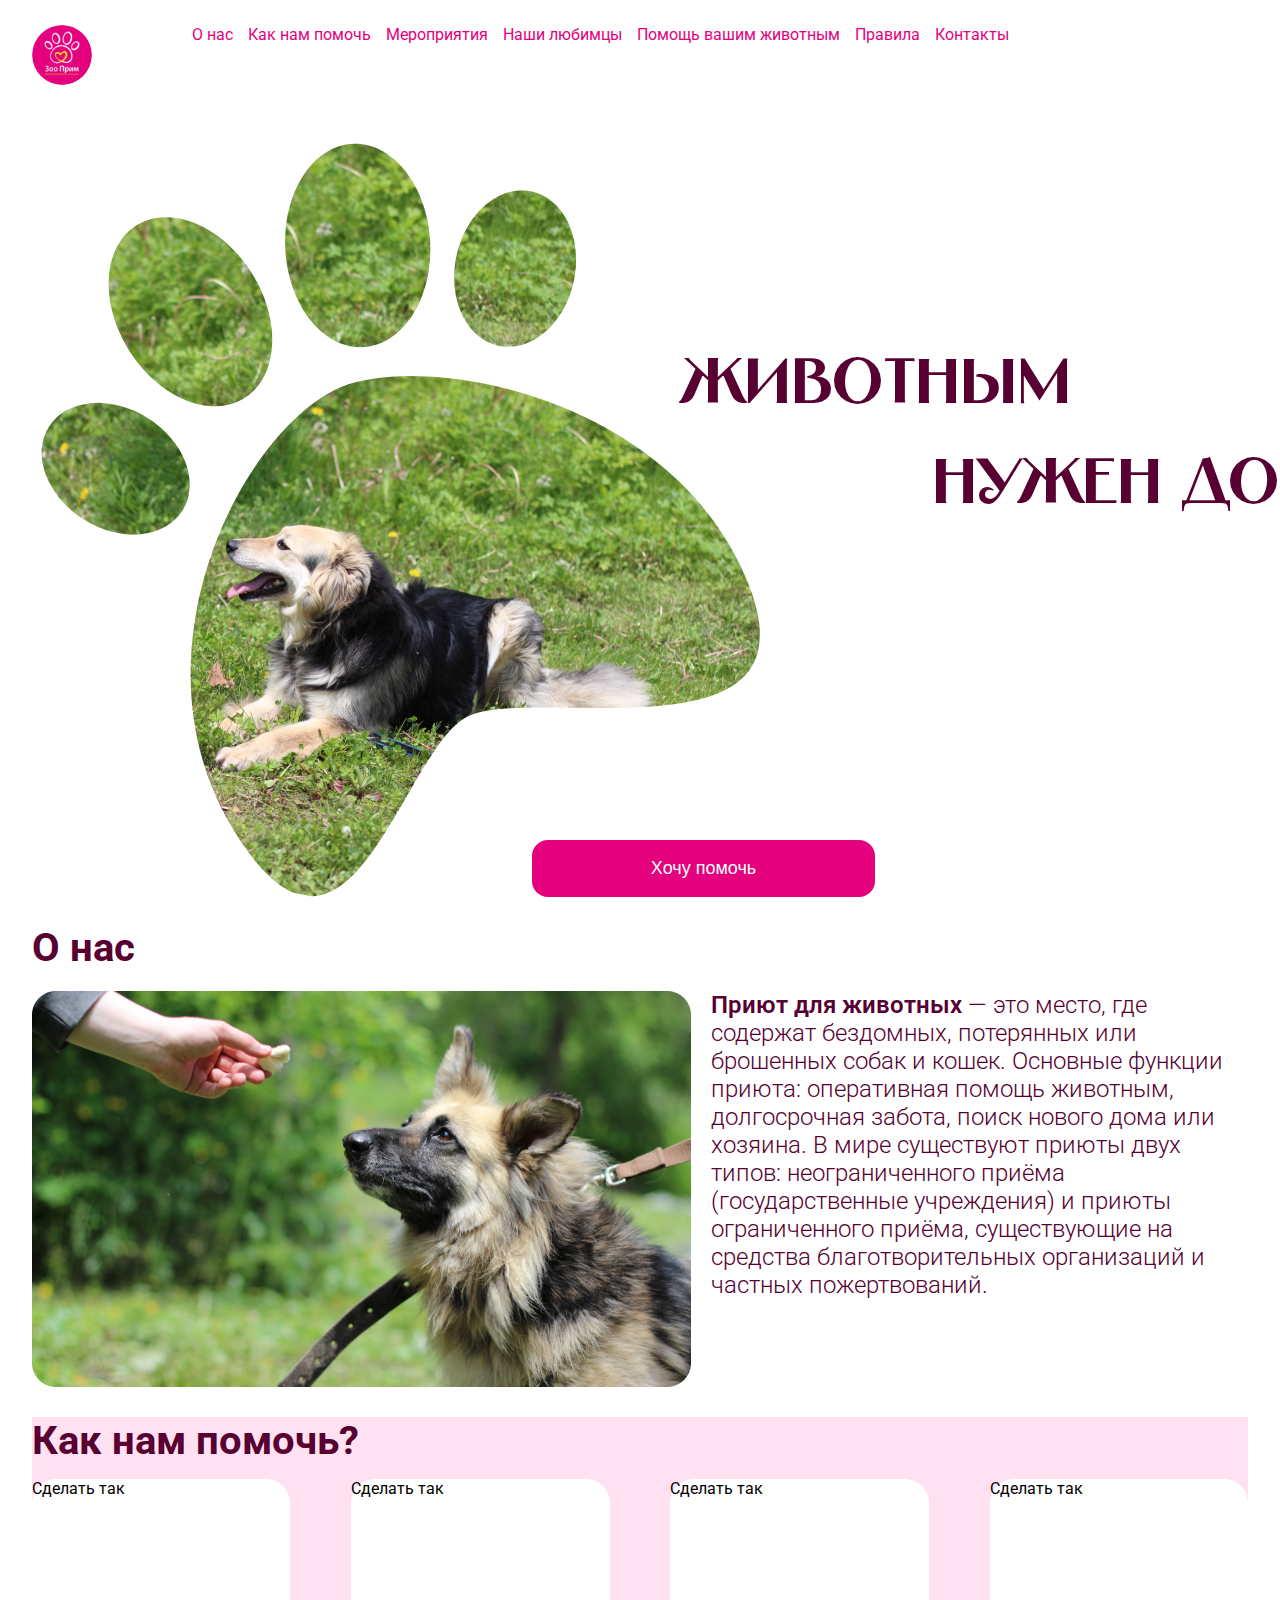
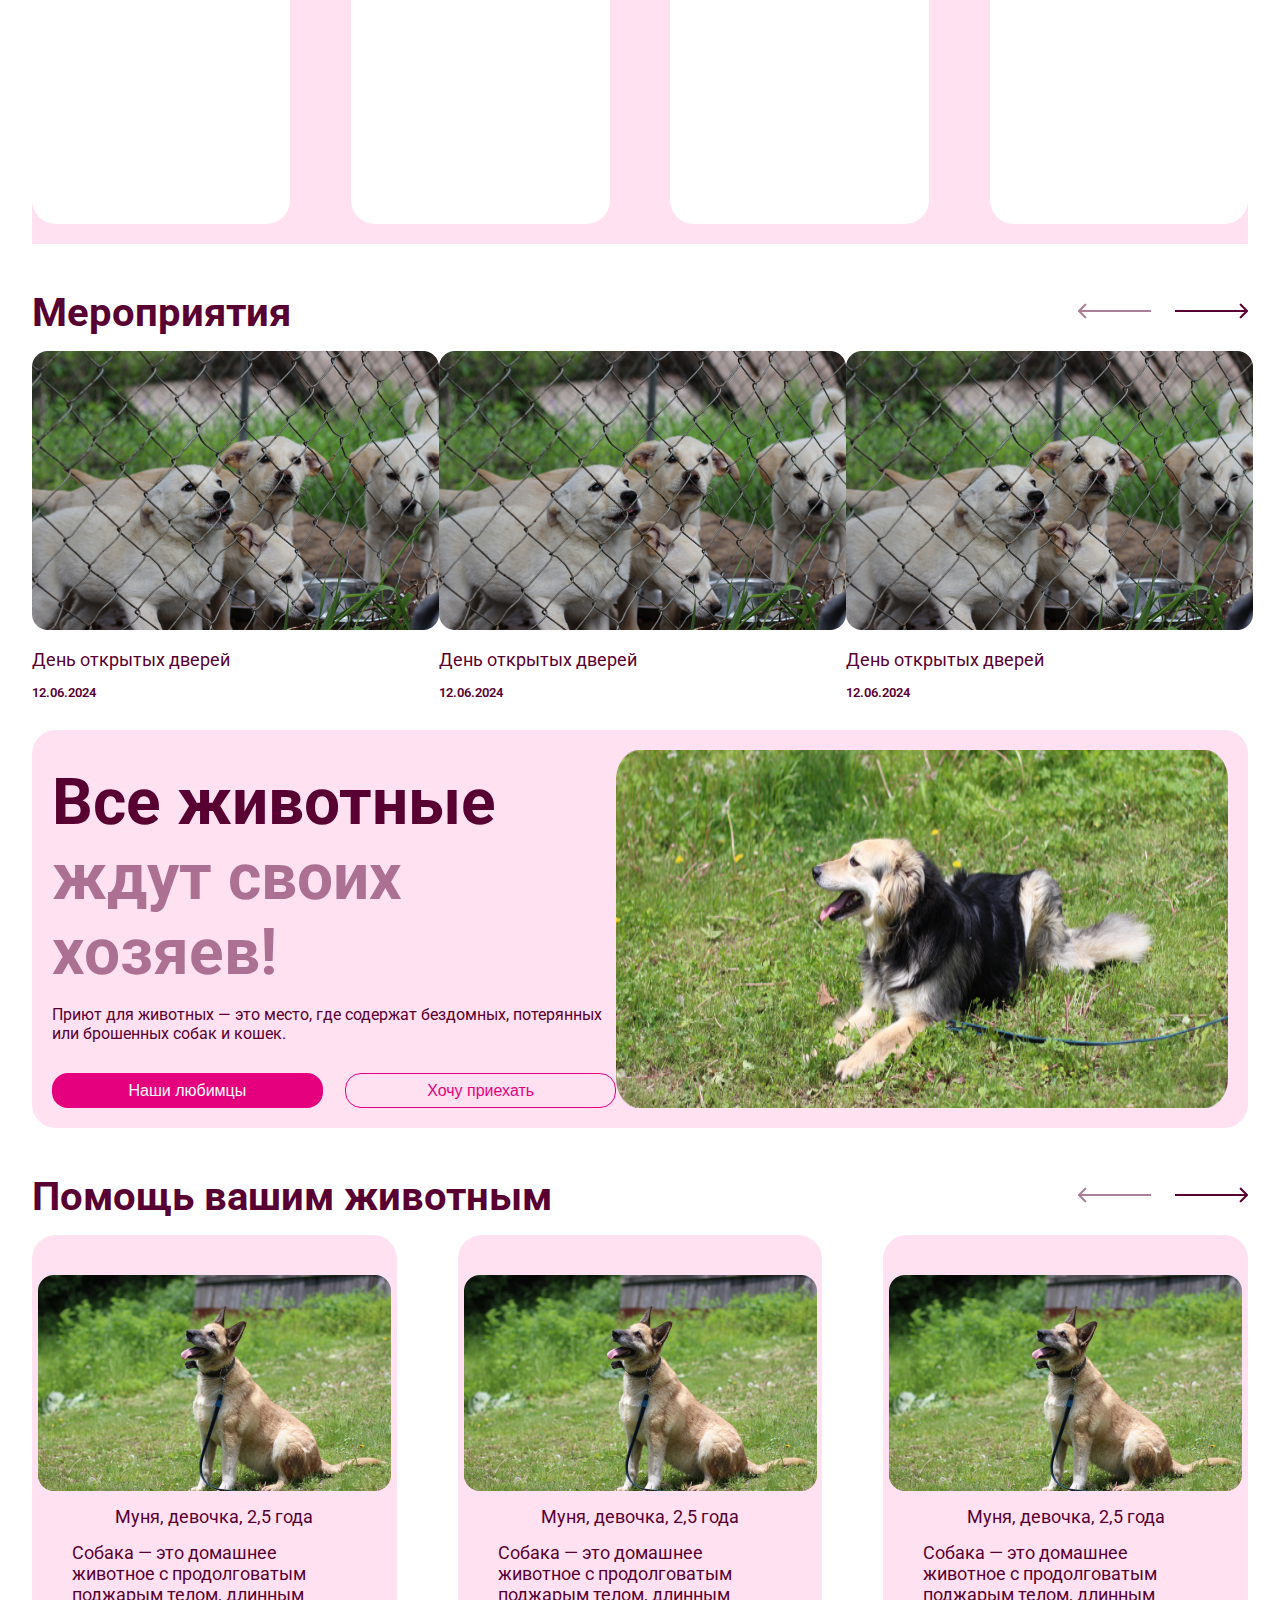
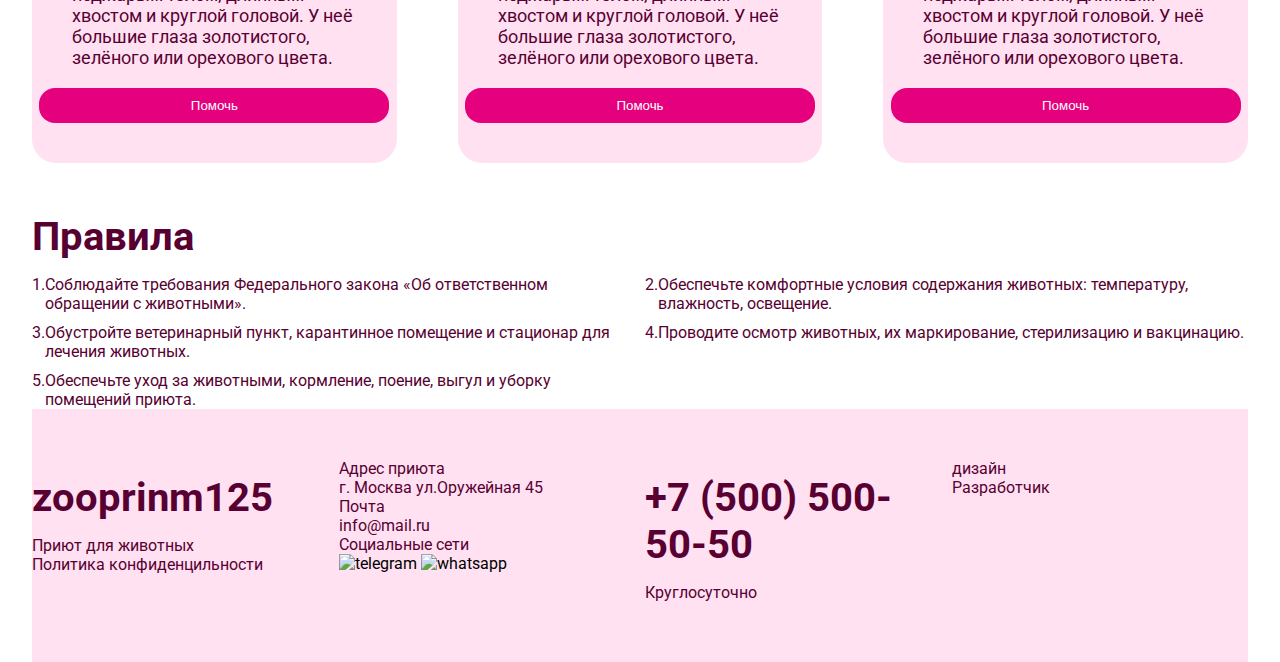
==== index.html @ e715471e "created new project" ====
<!DOCTYPE html>
<html lang="en">
  <head>
    <meta charset="UTF-8" />
    <meta http-equiv="X-UA-Compatible" content="IE=edge" />
    <meta name="viewport" content="width=device-width, initial-scale=1.0" />
    <title>ZooPrime</title>
    <link rel="stylesheet" href="styles.css" type="text/css" />
    <link
      rel="stylesheet"
      href="https://fonts.googleapis.com/css2?family=Roboto:wght@400;700&display=swap"
    />
  </head>
  <body>
    <header class="header">
      <div class="header-container">
        <img src="images/logo.svg" alt="logo" />
        <nav>
          <ul class="navbar">
            <li class="nav-item">О нас</li>
            <li class="nav-item">Как нам помочь</li>
            <li class="nav-item">Мероприятия</li>
            <li class="nav-item">Наши любимцы</li>
            <li class="nav-item">Помощь вашим животным</li>
            <li class="nav-item">Правила</li>
            <li class="nav-item">Контакты</li>
          </ul>
        </nav>

        <div class="menu">
          <input type="checkbox" id="burger-checkbox" class="burger-checkbox" />
          <label for="burger-checkbox" class="burger"></label>
          <ul class="menu-list">
            <li><a href="#" class="menu-item">О нас</a></li>
            <li></li>
            <li><a href="#" class="menu-item">Контакты</a></li>
            <li></li>
          </ul>
        </div>
      </div>
    </header>
    <main>
      <section class="marginSection start">
        <div class="paw-container">
          <img src="images/Ellipse 5.svg" alt="paw1" class="paw1" />
          <img src="images/Ellipse 4.png" alt="paw2" class="paw2" />
          <img src="images/Ellipse 3.png" alt="paw3" class="paw3" />
          <img src="images/Ellipse 1.png" alt="paw4" class="paw4" />
          <img src="images/Vector 1.png" alt="pic1" class="pic1" />
          <p class="textAngst animal">Животным</p>
          <p class="textAngst need-home">Нужен дом</p>
          <button class="btn want-help">Хочу помочь</button>
        </div>
      </section>
      <section class="marginSection aboutUs">
        <h1>О нас</h1>
        <div class="aboutUs-container">
          <img src="images/img-dog-1.png" alt="img-dog-1" />
          <p class="text-start">
            <span class="text-bold">Приют для животных</span> — это место, где
            содержат бездомных, потерянных или брошенных собак и кошек. Основные
            функции приюта: оперативная помощь животным, долгосрочная забота,
            поиск нового дома или хозяина. В мире существуют приюты двух типов:
            неограниченного приёма (государственные учреждения) и приюты
            ограниченного приёма, существующие на средства благотворительных
            организаций и частных пожертвований.
          </p>
        </div>
      </section>
      <section class="marginSection helpUs">
        <h1>Как нам помочь?</h1>
        <div class="blocks-container">
          <div class="block">Сделать так</div>
          <div class="block">Сделать так</div>
          <div class="block">Сделать так</div>
          <div class="block">Сделать так</div>
        </div>
      </section>
      <section class="marginSection events">
        <div class="events-title-container">
          <h1>Мероприятия</h1>
          <div class="arrows">
            <img src="images/arrows.png" alt="arrows" />
          </div>
        </div>
        <div class="event-blocks-container">
          <div class="event-block">
            <img src="images/img-events.png" alt="img-events" />
            <p class="event-title">День открытых дверей</p>
            <p class="event-date">12.06.2024</p>
          </div>
          <div class="event-block">
            <img src="images/img-events.png" alt="img-events" />
            <p class="event-title">День открытых дверей</p>
            <p class="event-date">12.06.2024</p>
          </div>
          <div class="event-block">
            <img src="images/img-events.png" alt="img-events" />
            <p class="event-title">День открытых дверей</p>
            <p class="event-date">12.06.2024</p>
          </div>
        </div>
      </section>
      <section class="marginSection ourFreinds">
        <div class="left-side-section">
          <h1 class="font-size-64">
            Все животные <span class="light-color">ждут своих хозяев!</span>
          </h1>
          <p>
            Приют для животных — это место, где содержат бездомных, потерянных
            или брошенных собак и кошек.
          </p>
          <div class="twoButtons">
            <button class="btn ourPets">Наши любимцы</button>
            <button class="transparent btn">Хочу приехать</button>
          </div>
        </div>
        <img src="images/img-animal-waiting.png" alt="img-animal-waiting" />
      </section>
      <section class="marginSection helpingAnimals">
        <div class="events-title-container">
          <h1>Помощь вашим животным</h1>
          <div class="arrows">
            <img src="images/arrows.png" alt="arrows" />
          </div>
        </div>
        <div class="blocks-container">
          <div class="block-for-animalHelp">
            <img
              src="images/img-for-help-animals.png"
              alt="img-for-help-animals"
            />
            <p class="event-title">Муня, девочка, 2,5 года</p>
            <p class="event-title">
              Собака — это домашнее животное с продолговатым поджарым телом,
              длинным хвостом и круглой головой. У неё большие глаза
              золотистого, зелёного или орехового цвета.
            </p>
            <button class="btn want-help-btn">Помочь</button>
          </div>
          <div class="block-for-animalHelp">
            <img
              src="images/img-for-help-animals.png"
              alt="img-for-help-animals"
            />
            <p class="event-title">Муня, девочка, 2,5 года</p>
            <p class="event-title">
              Собака — это домашнее животное с продолговатым поджарым телом,
              длинным хвостом и круглой головой. У неё большие глаза
              золотистого, зелёного или орехового цвета.
            </p>
            <button class="btn want-help-btn">Помочь</button>
          </div>
          <div class="block-for-animalHelp">
            <img
              src="images/img-for-help-animals.png"
              alt="img-for-help-animals"
            />
            <p class="event-title">Муня, девочка, 2,5 года</p>
            <p class="event-title">
              Собака — это домашнее животное с продолговатым поджарым телом,
              длинным хвостом и круглой головой. У неё большие глаза
              золотистого, зелёного или орехового цвета.
            </p>
            <button class="btn want-help-btn">Помочь</button>
          </div>
        </div>
      </section>
      <section class="marginSection rules">
        <h1>Правила</h1>
        <div class="rules-container">
          <p class="numbered-paragraph">
            <span class="number">1.</span>
            <span class="text-of-rules"
              >Соблюдайте требования Федерального закона «Об ответственном
              обращении с животными».</span
            >
          </p>
          <p class="numbered-paragraph">
            <span class="number">2.</span>
            <span class="text-of-rules"
              >Обеспечьте комфортные условия содержания животных: температуру,
              влажность, освещение.</span
            >
          </p>
          <p class="numbered-paragraph">
            <span class="number">3.</span>
            <span class="text-of-rules"
              >Обустройте ветеринарный пункт, карантинное помещение и стационар
              для лечения животных.</span
            >
          </p>
          <p class="numbered-paragraph">
            <span class="number">4.</span>
            <span class="text-of-rules"
              >Проводите осмотр животных, их маркирование, стерилизацию и
              вакцинацию.</span
            >
          </p>
          <p class="numbered-paragraph">
            <span class="number">5.</span>
            <span class="text-of-rules"
              >Обеспечьте уход за животными, кормление, поение, выгул и уборку
              помещений приюта.</span
            >
          </p>
        </div>
      </section>
    </main>
    <footer class="footer">
      <div class="footer-container">
        <div class="footer-block-item">
          <h1>zooprinm125</h1>
          <p>Приют для животных</p>
          <p>Политика конфиденцильности</p>
        </div>
        <div>
          <p>Адрес приюта <br />г. Москва ул.Оружейная 45</p>
          <p>Почта <br />info@mail.ru</p>
          <p>Социальные сети</p>
          <img src="" alt="telegram" />
          <img src="" alt="whatsapp" />
        </div>
        <div>
          <h1>+7 (500) 500-50-50</h1>
          <p>Круглосуточно</p>
        </div>
        <div>
          <p>дизайн</p>
          <p>Разработчик</p>
        </div>
      </div>
    </footer>
  </body>
</html>
---- styles.css ----
* {
  margin: 0;
  box-sizing: border-box;
}
body {
  font-family: "Roboto", sans-serif;
  width: 95%;
  margin: auto;
  max-width: 1440px;
}
h1 {
  font-size: 40px;
  line-height: 47px;
  margin-top: 15px;
  margin-bottom: 15px;
}
p,
h1 {
  color: #580031;
}
.header {
  height: 110px;
  display: flex;
  align-items: center;
  color: #e5007e;
}
.header-container {
  display: flex;
}
.navbar {
  list-style-type: none;
  display: flex;
  align-items: center;
  gap: 15px;
  padding-left: 100px;
}
.nav-item {
  cursor: pointer;
}

.burger-checkbox {
  position: absolute;
  visibility: hidden;
}
.burger {
  position: relative;
  z-index: 1;
  cursor: pointer;
  display: none;
  position: relative;
  border: none;
  background: transparent;
  width: 40px;
  height: 26px;
}
@media (max-width: 768px) {
  .burger {
    display: block;
  }
}
.burger::before,
.burger::after {
  content: "";
  left: 0;
  position: absolute;
  display: block;
  width: 100%;
  height: 4px;
  border-radius: 10px;
  background: #000;
}
.burger::before {
  top: 0;
  box-shadow: 0 11px 0 #000;
  transition: box-shadow 0.3s 0.15s, top 0.3s 0.15s, transform 0.3s;
}
.burger::after {
  bottom: 0;
  transition: bottom 0.3s 0.15s, transform 0.3s;
}
.burger-checkbox:checked + .burger::before {
  top: 11px;
  transform: rotate(45deg);
  box-shadow: 0 6px 0 rgba(0, 0, 0, 0);
  transition: box-shadow 0.15s, top 0.3s, transform 0.3s 0.15s;
}
.burger-checkbox:checked + .burger::after {
  bottom: 11px;
  transform: rotate(-45deg);
  transition: bottom 0.3s, transform 0.3s 0.15s;
}
.menu-list {
  top: 0;
  left: 0;
  position: absolute;
  display: grid;
  gap: 12px;
  padding: 42px 0;
  margin: 0;
  list-style-type: none;
  transform: translateX(-100%);
  transition: 0.3s;
  width: 200px;
}
.menu-item {
  display: block;
  padding: 8px;
  color: #e5007e;
  font-size: 18px;
  text-align: center;
  text-decoration: none;
}
.menu-item:hover {
  background: rgba(255, 255, 255, 0.2);
}
.burger-checkbox:checked ~ .menu-list {
  transform: translateX(0);
}

.marginSection {
  margin-top: 30px;
}
.start {
  display: inline-flex;
}
.paw-container {
  position: relative;
  height: 700px;
  width: 100%;
}
.paw-container img {
  position: absolute;
}
.paw1 {
  top: 262px;
  left: 9px;
}

.paw2 {
  top: 77px;
  left: 76px;
}

.paw3 {
  top: 3px;
  left: 253px;
}

.paw4 {
  top: 50px;
  left: 422px;
}

.pic1 {
  top: 236px;
  left: 158px;
}
@font-face {
  font-family: "Angst";
  src: url("fonts/AngstVF.woff2") format("woff2"),
    url("fonts/AngstVF.woff") format("woff"),
    url("fonts/AngstVF.ttf") format("truetype");
  font-weight: normal;
  font-style: normal;
}
.textAngst {
  font-family: "Angst", sans-serif;
  font-size: 64px;
  line-height: 89px;
  color: #580031;
  position: absolute;
}
.animal {
  top: 200px;
  left: 650px;
}
.need-home {
  top: 300px;
  left: 900px;
  width: max-content;
}
.btn {
  background-color: #e5007e;
  color: white;
  border: none;
  cursor: pointer;
  border-radius: 16px;
}
.want-help {
  width: 343px;
  position: absolute;
  padding: 18px 24px;
  left: 500px;
  top: 700px;
  font-size: 18px;
}
.aboutUs {
  margin-top: 80px;
}
.aboutUs-container {
  display: flex;
  gap: 20px;
  margin-top: 20px;
}
.text-start {
  font-weight: 300;
  font-size: 24px;
}
.text-bold {
  font-weight: 600;
  font-size: 24px;
}
.helpUs {
  height: fit-content;
  background-color: #ffe1f2;
}
.blocks-container {
  display: flex;
  justify-content: space-between;
  padding-bottom: 20px;
}
.block {
  height: 345px;
  width: 275px;
  border-radius: 24px;
  background-color: white;
}
.events-title-container {
  display: flex;
  justify-content: space-between;
  align-items: center;
}
.event-blocks-container {
  display: flex;
  justify-content: space-between;
}
.event-title,
.event-date {
  margin-top: 15px;
}
.event-title {
  font-size: 18px;
}
.event-date {
  font-size: 13px;
  font-weight: 600;
}
.ourFreinds {
  display: flex;
  justify-content: space-between;
  background-color: #ffe1f2;
  border-radius: 24px;
  padding: 20px;
}
.font-size-64 {
  font-size: 64px;
  line-height: 75px;
}
.left-side-section {
  width: 49%;
}
.twoButtons {
  display: flex;
  justify-content: space-between;
  margin-top: 30px;
}
.transparent {
  border: 1px solid #e5007e;
  color: #e5007e;
  background-color: transparent;
  width: 48%;
  height: 35px;
  font-size: 16px;
}
.ourPets {
  width: 48%;
  height: 35px;
  font-size: 16px;
}
.light-color {
  color: #58003180;
}
.blocks-container {
  display: flex;
  gap: 5%;
}
.block-for-animalHelp {
  width: 35%;
  min-width: 350px;
  background-color: #ffe1f2;
  border-radius: 24px;
  display: flex;
  flex-direction: column;
  align-items: center;
  padding: 40px;
}
.want-help-btn {
  width: 90%;
  min-width: 350px;
  height: 35px;
  margin-top: 20px;
}
.rules-container {
  display: grid;
  grid-template-columns: repeat(2, 1fr);
  gap: 10px;
}
.numbered-paragraph {
  display: flex;
}
.numbered-paragraph .number {
  flex-shrink: 0;
}
.numbered-paragraph .text {
  padding-left: 15px;
}
.footer {
  background-color: #ffe1f2;
  padding-top: 50px;
  padding-bottom: 60px;
  width: 100%;
}
.footer-container {
  display: grid;
  grid-template-columns: repeat(4, 1fr);
  gap: 10px;
}
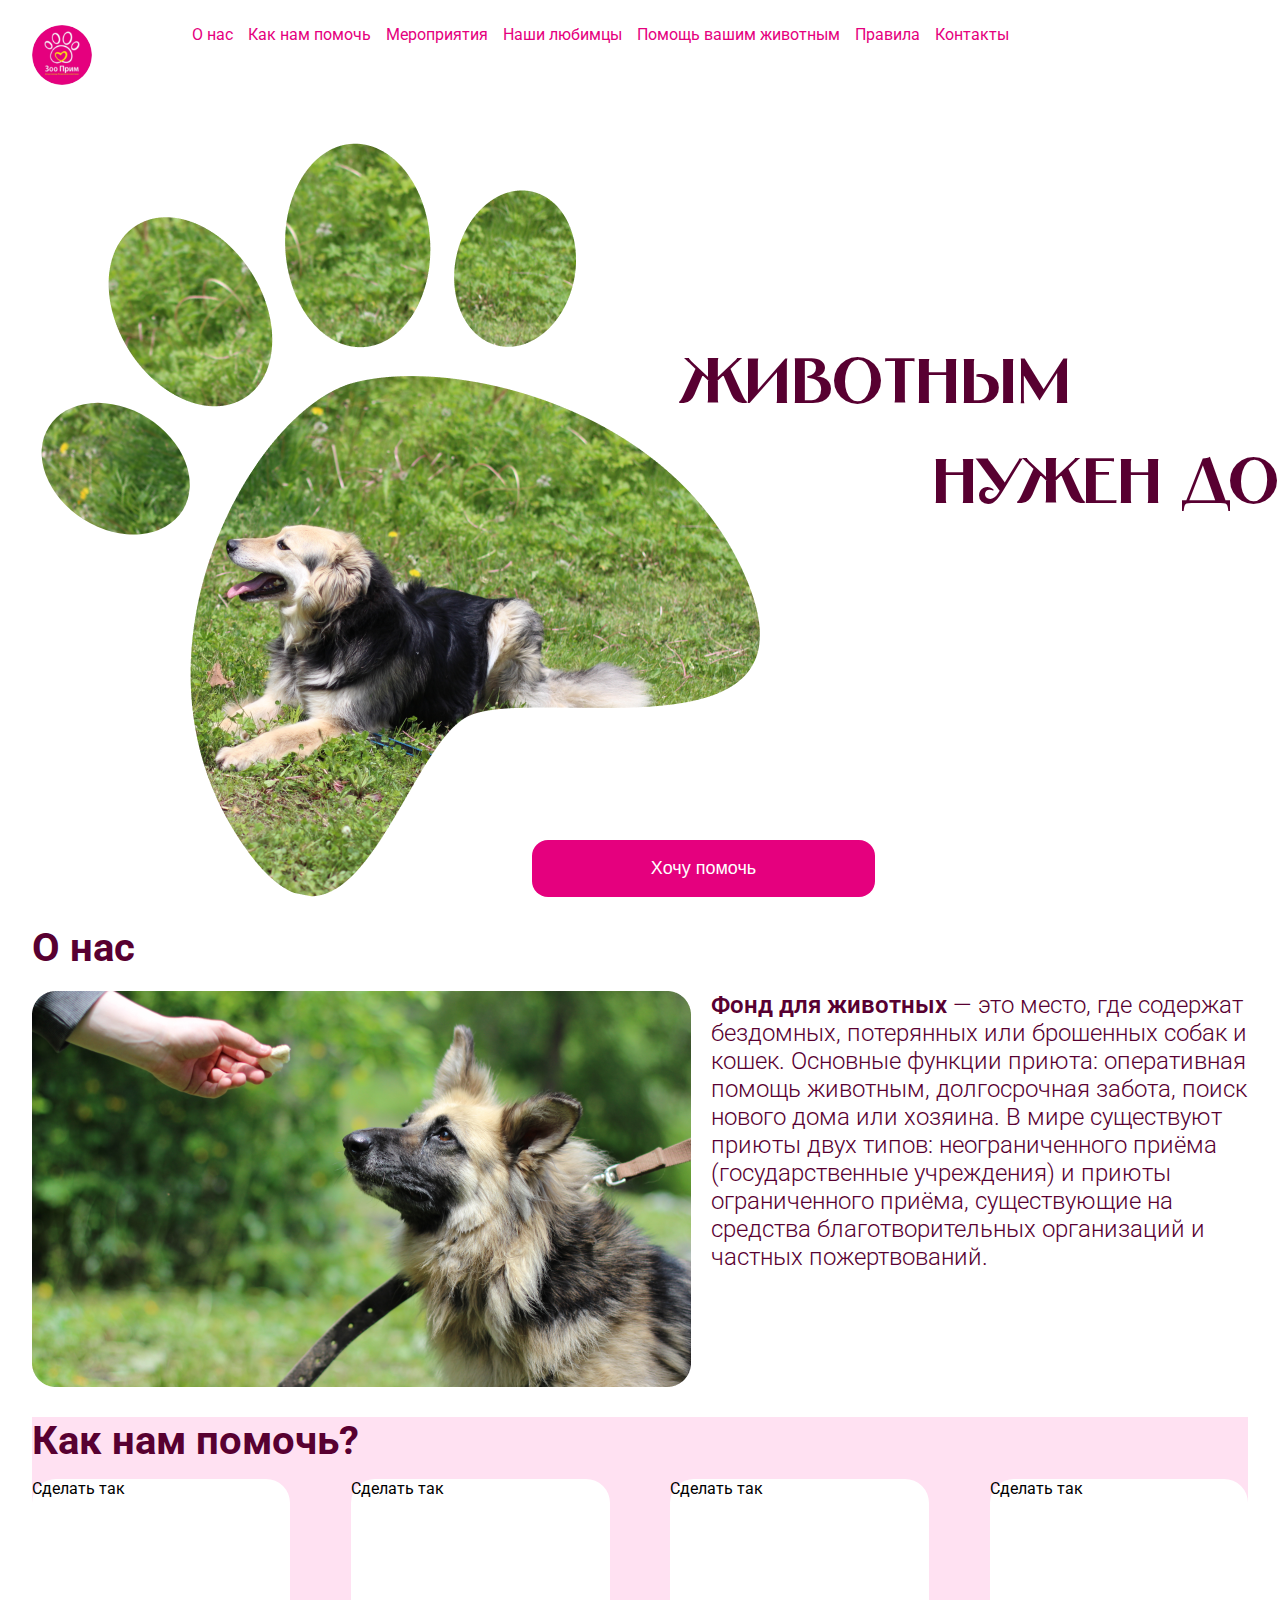
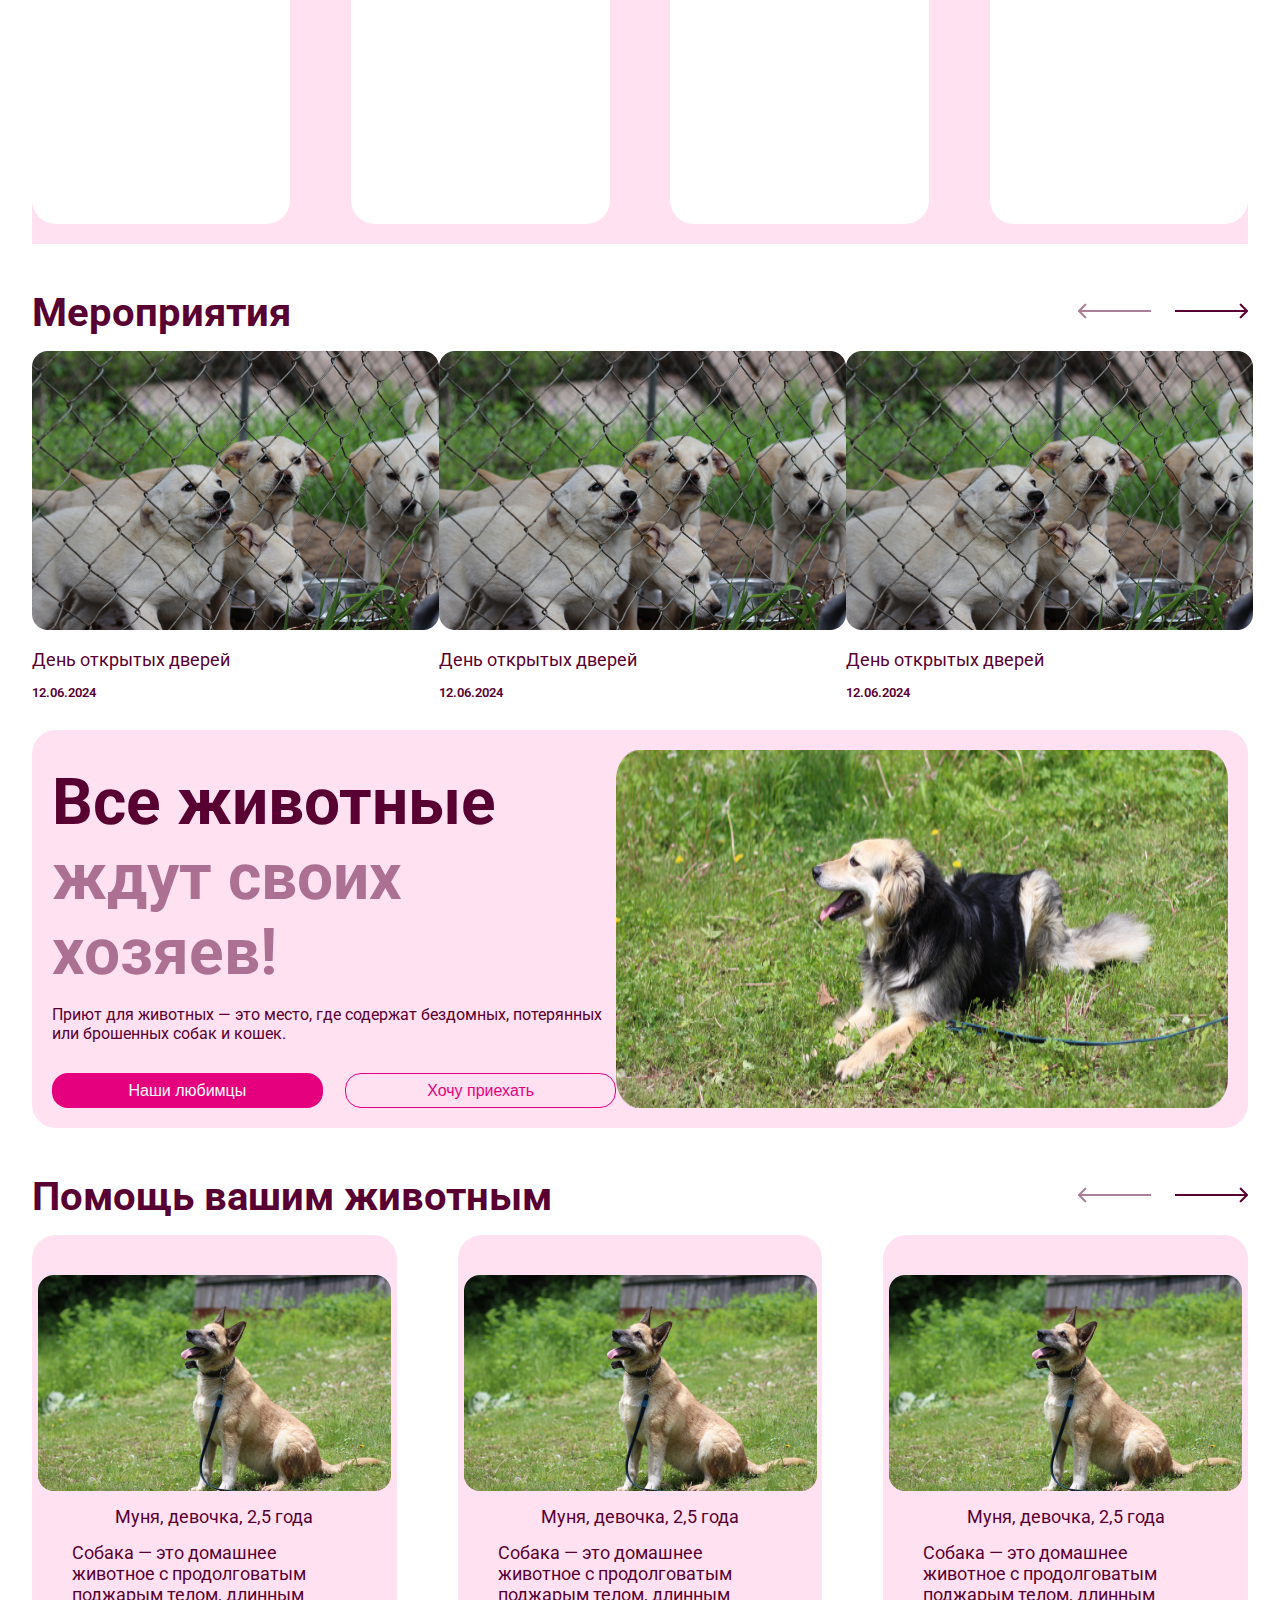
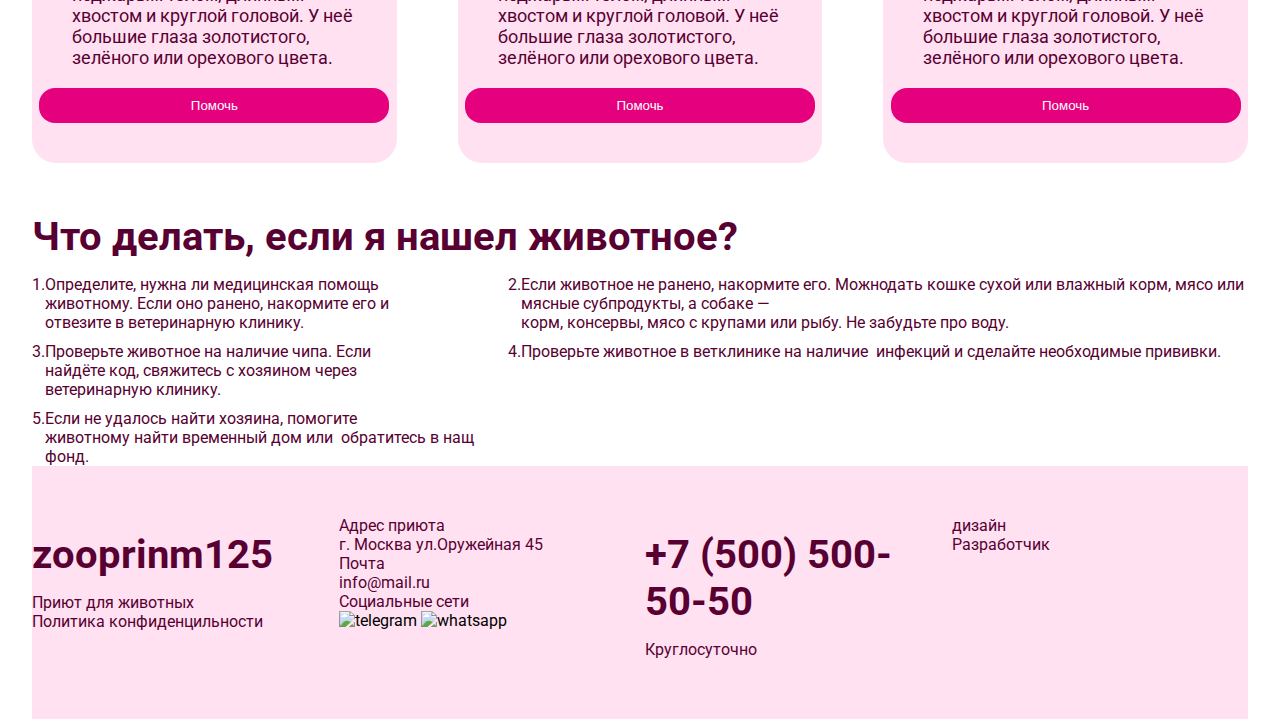
==== commit d87d3cc7: "changed rules" ====
--- a/index.html
+++ b/index.html
@@ -57,7 +57,7 @@
         <div class="aboutUs-container">
           <img src="images/img-dog-1.png" alt="img-dog-1" />
           <p class="text-start">
-            <span class="text-bold">Приют для животных</span> — это место, где
+            <span class="text-bold">Фонд для животных</span> — это место, где
             содержат бездомных, потерянных или брошенных собак и кошек. Основные
             функции приюта: оперативная помощь животным, долгосрочная забота,
             поиск нового дома или хозяина. В мире существуют приюты двух типов:
@@ -167,41 +167,44 @@
         </div>
       </section>
       <section class="marginSection rules">
-        <h1>Правила</h1>
+        <h1>Что делать, если я нашел животное?</h1>
         <div class="rules-container">
           <p class="numbered-paragraph">
             <span class="number">1.</span>
             <span class="text-of-rules"
-              >Соблюдайте требования Федерального закона «Об ответственном
-              обращении с животными».</span
+              >Определите, нужна ли медицинская помощь 
+              животному. Если оно ранено, накормите его и 
+              отвезите в ветеринарную клинику.</span
             >
           </p>
           <p class="numbered-paragraph">
             <span class="number">2.</span>
             <span class="text-of-rules"
-              >Обеспечьте комфортные условия содержания животных: температуру,
-              влажность, освещение.</span
+              >Если животное не ранено, накормите его. Можнодать кошке сухой или влажный корм, мясо или 
+              мясные субпродукты, а собаке —
+              корм, консервы, мясо с крупами или рыбу. Не забудьте про воду.</span
             >
           </p>
           <p class="numbered-paragraph">
             <span class="number">3.</span>
             <span class="text-of-rules"
-              >Обустройте ветеринарный пункт, карантинное помещение и стационар
-              для лечения животных.</span
+              >Проверьте животное на наличие чипа. Если
+              найдёте код, свяжитесь с хозяином через 
+              ветеринарную клинику.</span
             >
           </p>
           <p class="numbered-paragraph">
             <span class="number">4.</span>
             <span class="text-of-rules"
-              >Проводите осмотр животных, их маркирование, стерилизацию и
-              вакцинацию.</span
+              >Проверьте животное в ветклинике на наличие 
+              инфекций и сделайте необходимые прививки.</span
             >
           </p>
           <p class="numbered-paragraph">
             <span class="number">5.</span>
             <span class="text-of-rules"
-              >Обеспечьте уход за животными, кормление, поение, выгул и уборку
-              помещений приюта.</span
+              >Если не удалось найти хозяина, помогите 
+              животному найти временный дом или  обратитесь в нащ фонд.</span
             >
           </p>
         </div>
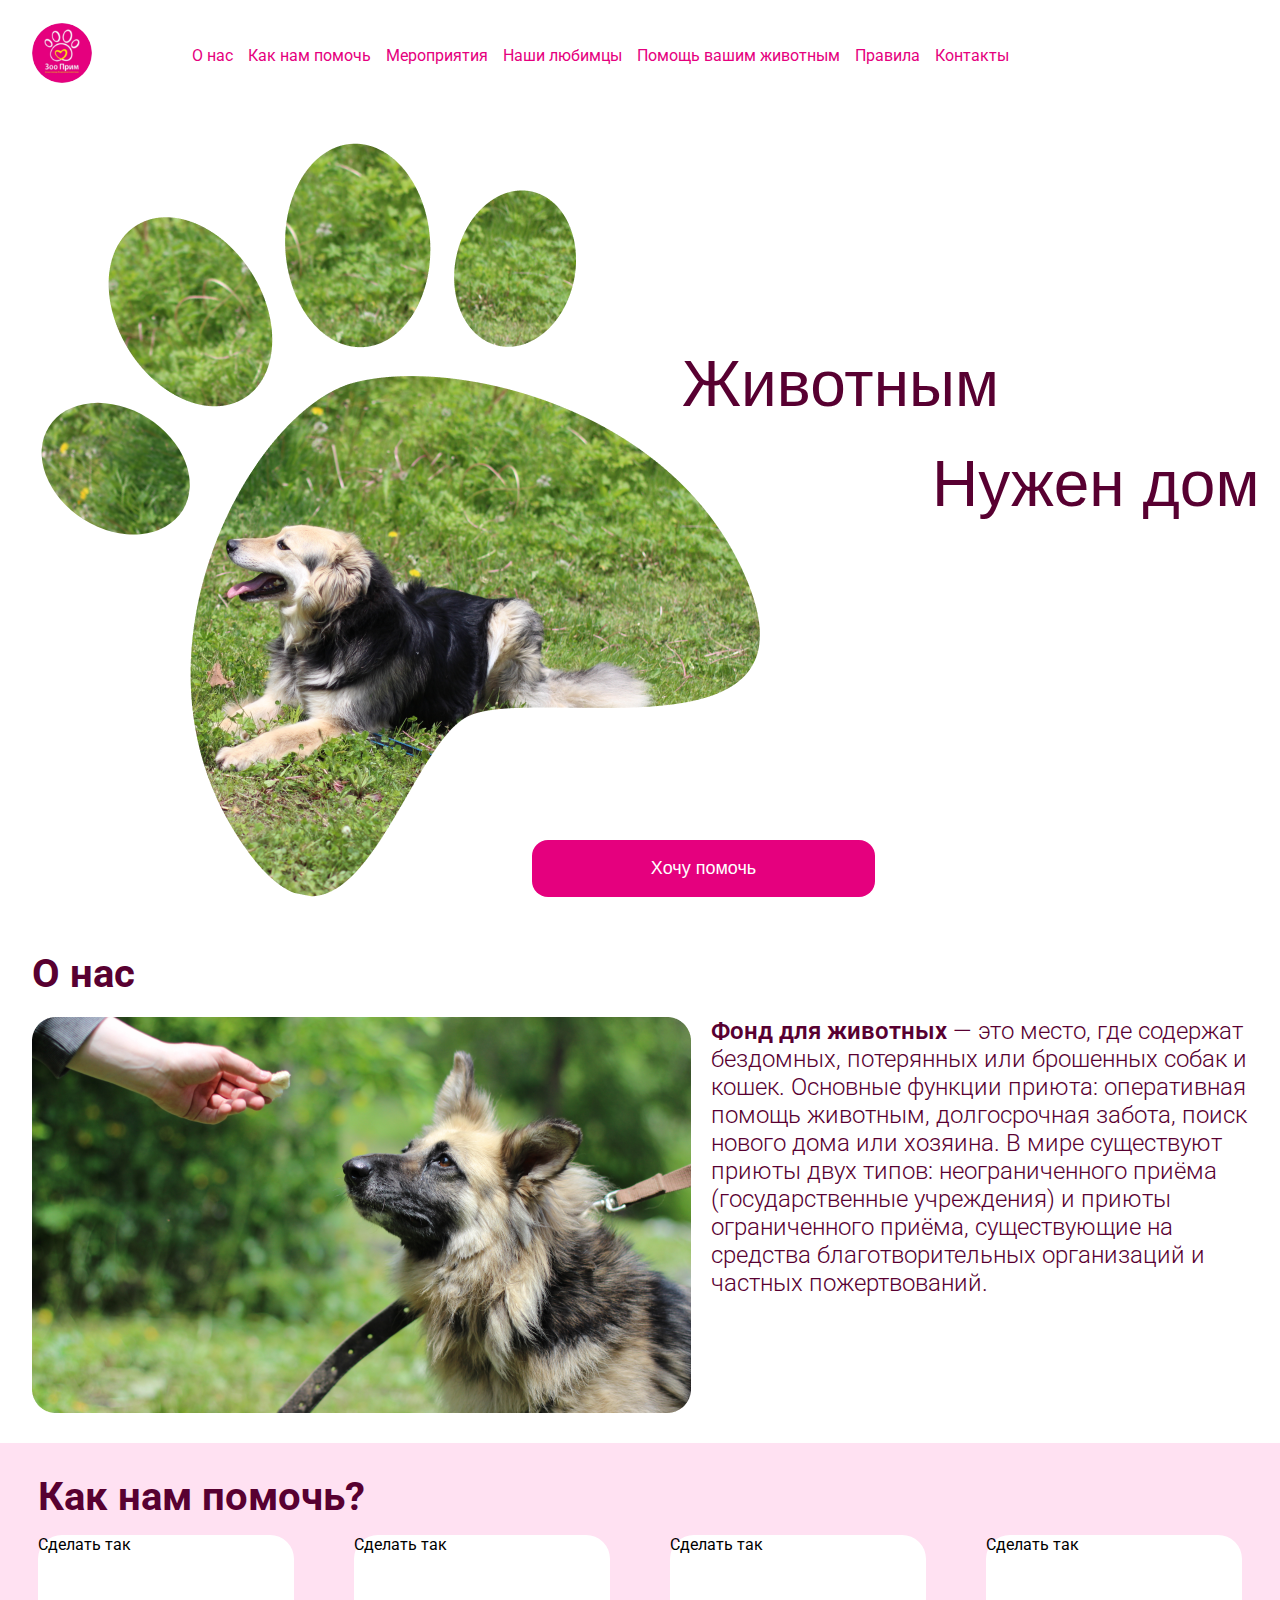
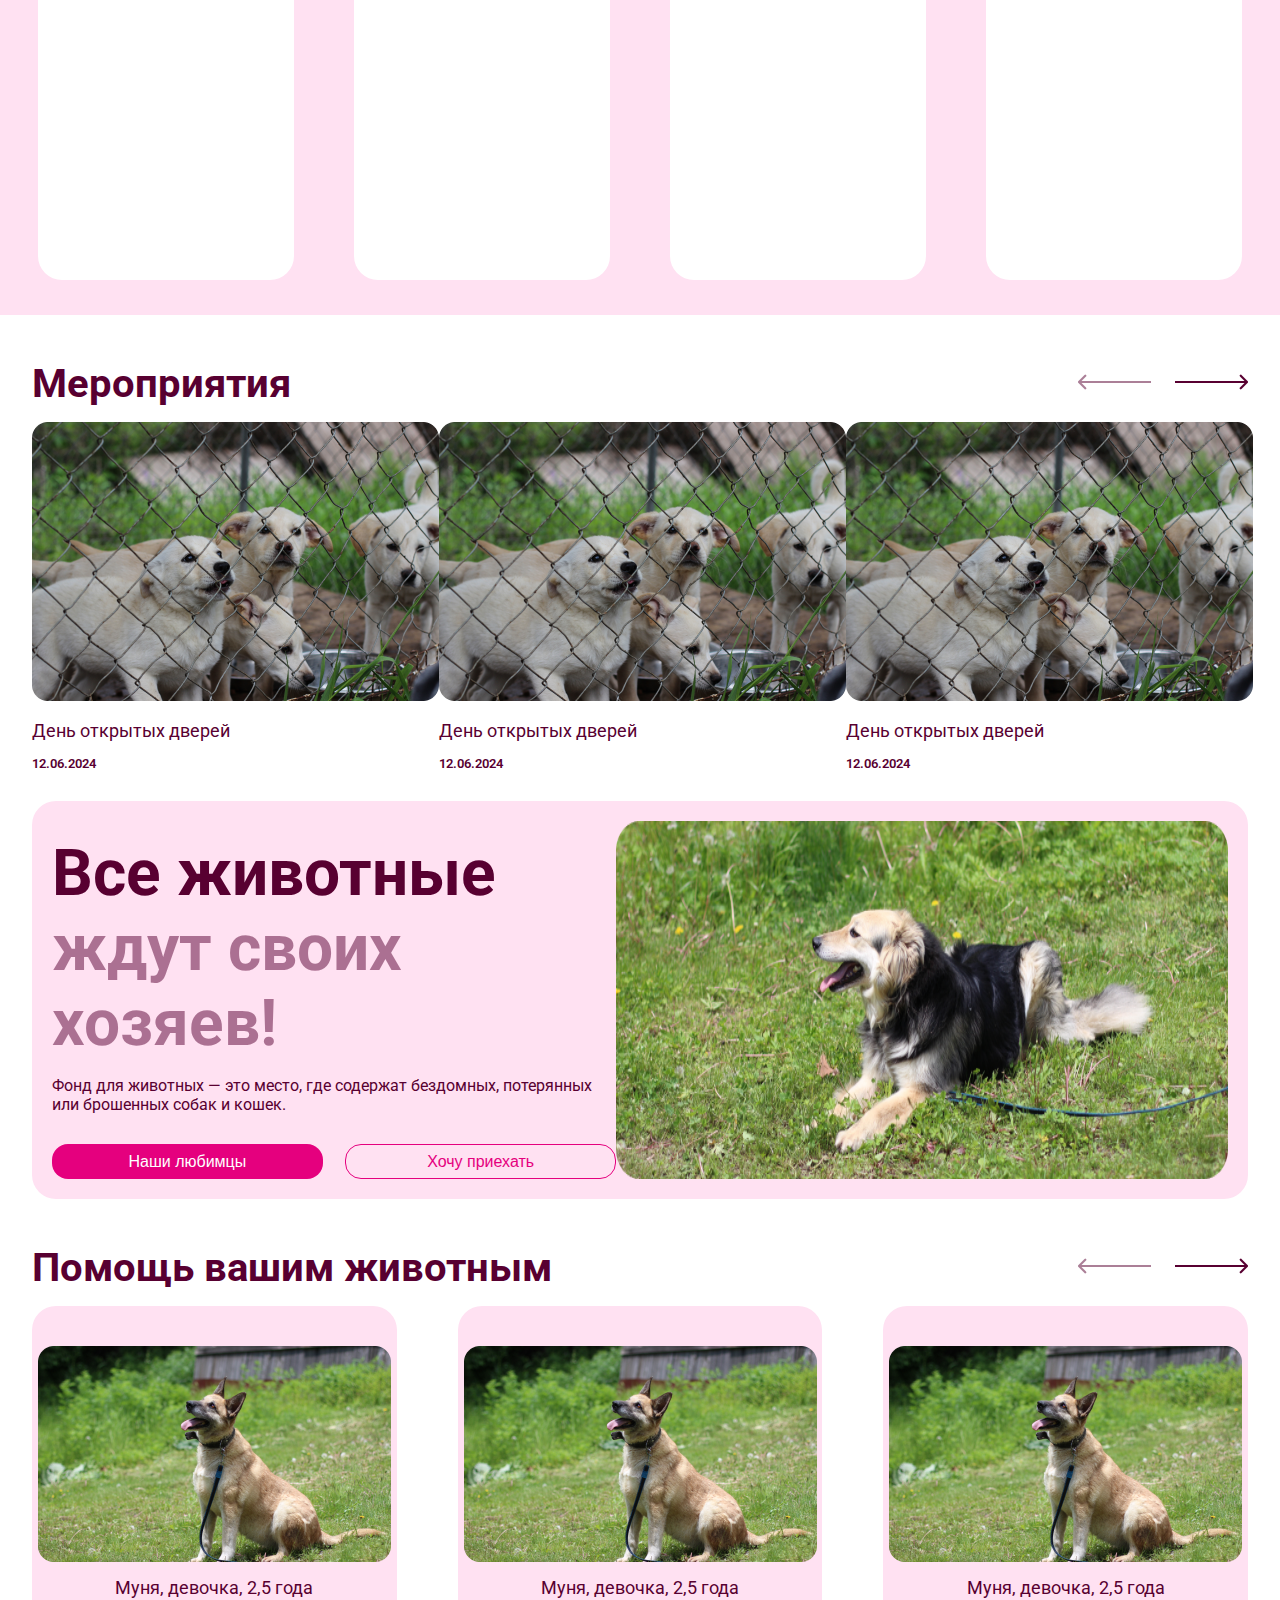
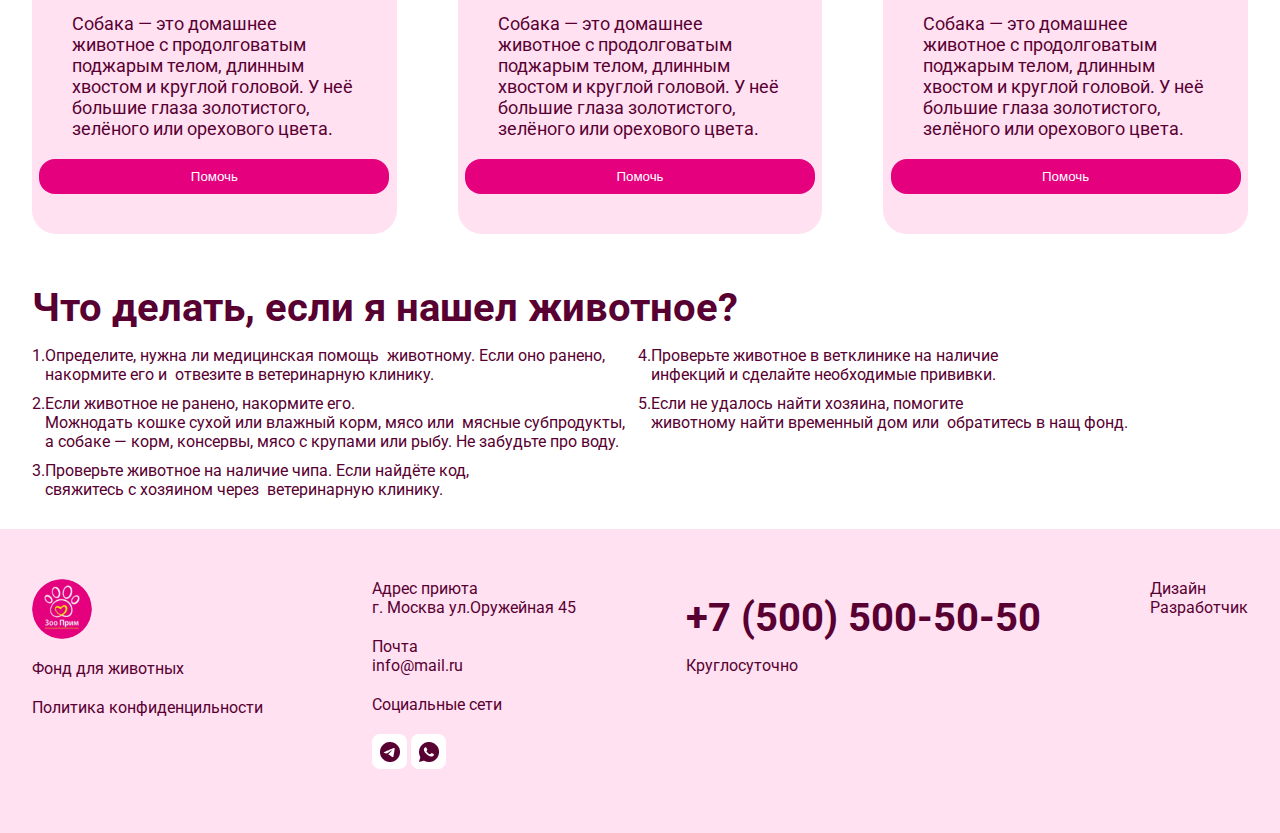
==== commit f94e50bb: "fix in footer and header" ====
--- a/index.html
+++ b/index.html
@@ -5,7 +5,7 @@
     <meta http-equiv="X-UA-Compatible" content="IE=edge" />
     <meta name="viewport" content="width=device-width, initial-scale=1.0" />
     <title>ZooPrime</title>
-    <link rel="stylesheet" href="styles.css" type="text/css" />
+    <link rel="stylesheet" href="styles/styles.css" type="text/css" />
     <link
       rel="stylesheet"
       href="https://fonts.googleapis.com/css2?family=Roboto:wght@400;700&display=swap"
@@ -13,9 +13,11 @@
   </head>
   <body>
     <header class="header">
+      <div>
+        <img src="images/logo.svg" alt="logo" />
+      </div>
       <div class="header-container">
-        <img src="images/logo.svg" alt="logo" />
-        <nav>
+        <div>
           <ul class="navbar">
             <li class="nav-item">О нас</li>
             <li class="nav-item">Как нам помочь</li>
@@ -25,7 +27,7 @@
             <li class="nav-item">Правила</li>
             <li class="nav-item">Контакты</li>
           </ul>
-        </nav>
+        </div>
 
         <div class="menu">
           <input type="checkbox" id="burger-checkbox" class="burger-checkbox" />
@@ -67,15 +69,17 @@
           </p>
         </div>
       </section>
-      <section class="marginSection helpUs">
-        <h1>Как нам помочь?</h1>
-        <div class="blocks-container">
-          <div class="block">Сделать так</div>
-          <div class="block">Сделать так</div>
-          <div class="block">Сделать так</div>
-          <div class="block">Сделать так</div>
-        </div>
-      </section>
+      <div class="section-wrapper">
+        <section class="marginSection helpUs">
+          <h1>Как нам помочь?</h1>
+          <div class="blocks-container">
+            <div class="block">Сделать так</div>
+            <div class="block">Сделать так</div>
+            <div class="block">Сделать так</div>
+            <div class="block">Сделать так</div>
+          </div>
+        </section>
+      </div>
       <section class="marginSection events">
         <div class="events-title-container">
           <h1>Мероприятия</h1>
@@ -107,7 +111,7 @@
             Все животные <span class="light-color">ждут своих хозяев!</span>
           </h1>
           <p>
-            Приют для животных — это место, где содержат бездомных, потерянных
+            Фонд для животных — это место, где содержат бездомных, потерянных
             или брошенных собак и кошек.
           </p>
           <div class="twoButtons">
@@ -169,41 +173,41 @@
       <section class="marginSection rules">
         <h1>Что делать, если я нашел животное?</h1>
         <div class="rules-container">
-          <p class="numbered-paragraph">
+          <p class="numbered-paragraph grid-item-1">
             <span class="number">1.</span>
             <span class="text-of-rules"
-              >Определите, нужна ли медицинская помощь 
-              животному. Если оно ранено, накормите его и 
+              >Определите, нужна ли медицинская помощь  животному.
+              Если оно ранено, накормите его и 
               отвезите в ветеринарную клинику.</span
             >
           </p>
-          <p class="numbered-paragraph">
+          <p class="numbered-paragraph grid-item-2">
             <span class="number">2.</span>
             <span class="text-of-rules"
-              >Если животное не ранено, накормите его. Можнодать кошке сухой или влажный корм, мясо или 
-              мясные субпродукты, а собаке —
-              корм, консервы, мясо с крупами или рыбу. Не забудьте про воду.</span
-            >
-          </p>
-          <p class="numbered-paragraph">
+              >Если животное не ранено, накормите его.
+              Можнодать кошке сухой или влажный корм, мясо или 
+              мясные субпродукты, а собаке — корм, консервы,
+              мясо с крупами или рыбу. Не забудьте про воду.</span
+            >
+          </p>
+          <p class="numbered-paragraph grid-item-3">
             <span class="number">3.</span>
             <span class="text-of-rules"
-              >Проверьте животное на наличие чипа. Если
-              найдёте код, свяжитесь с хозяином через 
-              ветеринарную клинику.</span
-            >
-          </p>
-          <p class="numbered-paragraph">
+              >Проверьте животное на наличие чипа. Если найдёте код,
+              свяжитесь с хозяином через  ветеринарную клинику.</span
+            >
+          </p>
+          <p class="numbered-paragraph grid-item-4">
             <span class="number">4.</span>
             <span class="text-of-rules"
               >Проверьте животное в ветклинике на наличие 
               инфекций и сделайте необходимые прививки.</span
             >
           </p>
-          <p class="numbered-paragraph">
+          <p class="numbered-paragraph grid-item-5">
             <span class="number">5.</span>
             <span class="text-of-rules"
-              >Если не удалось найти хозяина, помогите 
+              >Если не удалось найти хозяина, помогите 
               животному найти временный дом или  обратитесь в нащ фонд.</span
             >
           </p>
@@ -213,23 +217,25 @@
     <footer class="footer">
       <div class="footer-container">
         <div class="footer-block-item">
-          <h1>zooprinm125</h1>
-          <p>Приют для животных</p>
+          <img src="images/logo.svg" alt="logo" />
+          <p>Фонд для животных</p>
           <p>Политика конфиденцильности</p>
         </div>
-        <div>
+        <div class="adress">
           <p>Адрес приюта <br />г. Москва ул.Оружейная 45</p>
           <p>Почта <br />info@mail.ru</p>
           <p>Социальные сети</p>
-          <img src="" alt="telegram" />
-          <img src="" alt="whatsapp" />
+          <div class="footer-logos">
+            <img src="images/TG-logo.png" alt="telegram" />
+            <img src="images/WA-logo.png" alt="whatsapp" />
+          </div>
         </div>
         <div>
           <h1>+7 (500) 500-50-50</h1>
           <p>Круглосуточно</p>
         </div>
         <div>
-          <p>дизайн</p>
+          <p>Дизайн</p>
           <p>Разработчик</p>
         </div>
       </div>
--- a/styles/styles.css
+++ b/styles/styles.css
@@ -0,0 +1,391 @@
+* {
+  margin: 0;
+  box-sizing: border-box;
+}
+body {
+  font-family: "Roboto", sans-serif;
+}
+main {
+  width: 95%;
+  margin: auto;
+  max-width: 1440px;
+}
+h1 {
+  font-size: 40px;
+  line-height: 47px;
+  margin-top: 15px;
+  margin-bottom: 15px;
+}
+p,
+h1 {
+  color: #580031;
+}
+.header {
+  width: 95%;
+  height: 110px;
+  display: flex;
+  align-items: center;
+  color: #e5007e;
+  justify-content: flex-start;
+  max-width: 1440px;
+  margin: auto;
+}
+.header-container {
+  display: flex;
+  align-items: center;
+}
+.navbar {
+  list-style-type: none;
+  display: flex;
+  align-items: center;
+  gap: 15px;
+  padding-left: 100px;
+}
+.nav-item {
+  cursor: pointer;
+}
+
+.burger-checkbox {
+  position: absolute;
+  visibility: hidden;
+}
+.burger {
+  position: relative;
+  z-index: 1;
+  cursor: pointer;
+  display: none;
+  position: relative;
+  border: none;
+  background: transparent;
+  width: 40px;
+  height: 26px;
+}
+@media (max-width: 768px) {
+  .burger {
+    display: block;
+  }
+}
+.burger::before,
+.burger::after {
+  content: "";
+  left: 0;
+  position: absolute;
+  display: block;
+  width: 100%;
+  height: 4px;
+  border-radius: 10px;
+  background: #000;
+}
+.burger::before {
+  top: 0;
+  box-shadow: 0 11px 0 #000;
+  transition: box-shadow 0.3s 0.15s, top 0.3s 0.15s, transform 0.3s;
+}
+.burger::after {
+  bottom: 0;
+  transition: bottom 0.3s 0.15s, transform 0.3s;
+}
+.burger-checkbox:checked + .burger::before {
+  top: 11px;
+  transform: rotate(45deg);
+  box-shadow: 0 6px 0 rgba(0, 0, 0, 0);
+  transition: box-shadow 0.15s, top 0.3s, transform 0.3s 0.15s;
+}
+.burger-checkbox:checked + .burger::after {
+  bottom: 11px;
+  transform: rotate(-45deg);
+  transition: bottom 0.3s, transform 0.3s 0.15s;
+}
+.menu-list {
+  top: 0;
+  left: 0;
+  position: absolute;
+  display: grid;
+  gap: 12px;
+  padding: 42px 0;
+  margin: 0;
+  list-style-type: none;
+  transform: translateX(-100%);
+  transition: 0.3s;
+  width: 200px;
+}
+.menu-item {
+  display: block;
+  padding: 8px;
+  color: #e5007e;
+  font-size: 18px;
+  text-align: center;
+  text-decoration: none;
+}
+.menu-item:hover {
+  background: rgba(255, 255, 255, 0.2);
+}
+.burger-checkbox:checked ~ .menu-list {
+  transform: translateX(0);
+}
+
+.marginSection {
+  margin-top: 30px;
+  margin-bottom: 30px;
+}
+.start {
+  display: inline-flex;
+}
+.paw-container {
+  position: relative;
+  height: 700px;
+  width: 100%;
+}
+.paw-container img {
+  position: absolute;
+}
+.paw1 {
+  top: 262px;
+  left: 9px;
+}
+
+.paw2 {
+  top: 77px;
+  left: 76px;
+}
+
+.paw3 {
+  top: 3px;
+  left: 253px;
+}
+
+.paw4 {
+  top: 50px;
+  left: 422px;
+}
+
+.pic1 {
+  top: 236px;
+  left: 158px;
+}
+@font-face {
+  font-family: "Angst";
+  src: url("fonts/AngstVF.woff2") format("woff2"),
+    url("fonts/AngstVF.woff") format("woff"),
+    url("fonts/AngstVF.ttf") format("truetype");
+  font-weight: normal;
+  font-style: normal;
+}
+.textAngst {
+  font-family: "Angst", sans-serif;
+  font-size: 64px;
+  line-height: 89px;
+  color: #580031;
+  position: absolute;
+}
+.animal {
+  top: 200px;
+  left: 650px;
+}
+.need-home {
+  top: 300px;
+  left: 900px;
+  width: max-content;
+}
+.btn {
+  background-color: #e5007e;
+  color: white;
+  border: none;
+  cursor: pointer;
+  border-radius: 16px;
+}
+.want-help {
+  width: 343px;
+  position: absolute;
+  padding: 18px 24px;
+  left: 500px;
+  top: 700px;
+  font-size: 18px;
+}
+.aboutUs {
+  margin-top: 80px;
+}
+.aboutUs-container {
+  display: flex;
+  gap: 20px;
+  margin-top: 20px;
+}
+.text-start {
+  font-weight: 300;
+  font-size: 24px;
+}
+.text-bold {
+  font-weight: 600;
+  font-size: 24px;
+}
+.helpUs {
+  height: fit-content;
+  width: 100%;
+  padding: 15px 5%;
+  margin: 0;
+  background-color: inherit;
+}
+.section-wrapper {
+  background-color: #ffe1f2;
+  margin: 0 -5%; /* Отрицательные отступы, чтобы компенсировать margin auto у main */
+}
+.blocks-container {
+  display: flex;
+  justify-content: space-between;
+  padding-bottom: 20px;
+}
+.block {
+  height: 345px;
+  width: 275px;
+  border-radius: 24px;
+  background-color: white;
+}
+.events-title-container {
+  display: flex;
+  justify-content: space-between;
+  align-items: center;
+}
+.event-blocks-container {
+  display: flex;
+  justify-content: space-between;
+}
+.event-title,
+.event-date {
+  margin-top: 15px;
+}
+.event-title {
+  font-size: 18px;
+}
+.event-date {
+  font-size: 13px;
+  font-weight: 600;
+}
+.ourFreinds {
+  display: flex;
+  justify-content: space-between;
+  background-color: #ffe1f2;
+  border-radius: 24px;
+  padding: 20px;
+}
+.font-size-64 {
+  font-size: 64px;
+  line-height: 75px;
+}
+.left-side-section {
+  width: 49%;
+}
+.twoButtons {
+  display: flex;
+  justify-content: space-between;
+  margin-top: 30px;
+}
+.transparent {
+  border: 1px solid #e5007e;
+  color: #e5007e;
+  background-color: transparent;
+  width: 48%;
+  height: 35px;
+  font-size: 16px;
+}
+.ourPets {
+  width: 48%;
+  height: 35px;
+  font-size: 16px;
+}
+.light-color {
+  color: #58003180;
+}
+.blocks-container {
+  display: flex;
+  gap: 5%;
+}
+.block-for-animalHelp {
+  width: 35%;
+  min-width: 350px;
+  background-color: #ffe1f2;
+  border-radius: 24px;
+  display: flex;
+  flex-direction: column;
+  align-items: center;
+  padding: 40px;
+}
+.want-help-btn {
+  width: 90%;
+  min-width: 350px;
+  height: 35px;
+  margin-top: 20px;
+}
+.rules-container {
+  display: grid;
+  grid-template-areas:
+    "item1 item4"
+    "item2 item5"
+    "item3 item5";
+  gap: 10px;
+}
+.grid-item-1 {
+  grid-area: item1;
+}
+
+.grid-item-2 {
+  grid-area: item2;
+}
+
+.grid-item-3 {
+  grid-area: item3;
+}
+
+.grid-item-4 {
+  grid-area: item4;
+}
+
+.grid-item-5 {
+  grid-area: item5;
+}
+@media (max-width: 767px) {
+  .rules-container {
+    grid-template-areas:
+      "item1"
+      "item2"
+      "item3"
+      "item4"
+      "item5";
+  }
+}
+.numbered-paragraph {
+  display: flex;
+}
+.numbered-paragraph .number {
+  flex-shrink: 0;
+}
+.numbered-paragraph .text {
+  padding-left: 15px;
+}
+.footer {
+  background-color: #ffe1f2;
+  padding-top: 50px;
+  padding-bottom: 60px;
+}
+.footer-container {
+  display: flex;
+  justify-content: space-between;
+  gap: 10px;
+  width: 95%;
+  margin: auto;
+  max-width: 1440px;
+}
+.footer-block-item,
+.adress {
+  display: flex;
+  flex-direction: column;
+  gap: 20px;
+}
+.adress img {
+  width: fit-content;
+}
+.footer-block-item img {
+  width: fit-content;
+}
+.footer-logos {
+  display: block;
+}
